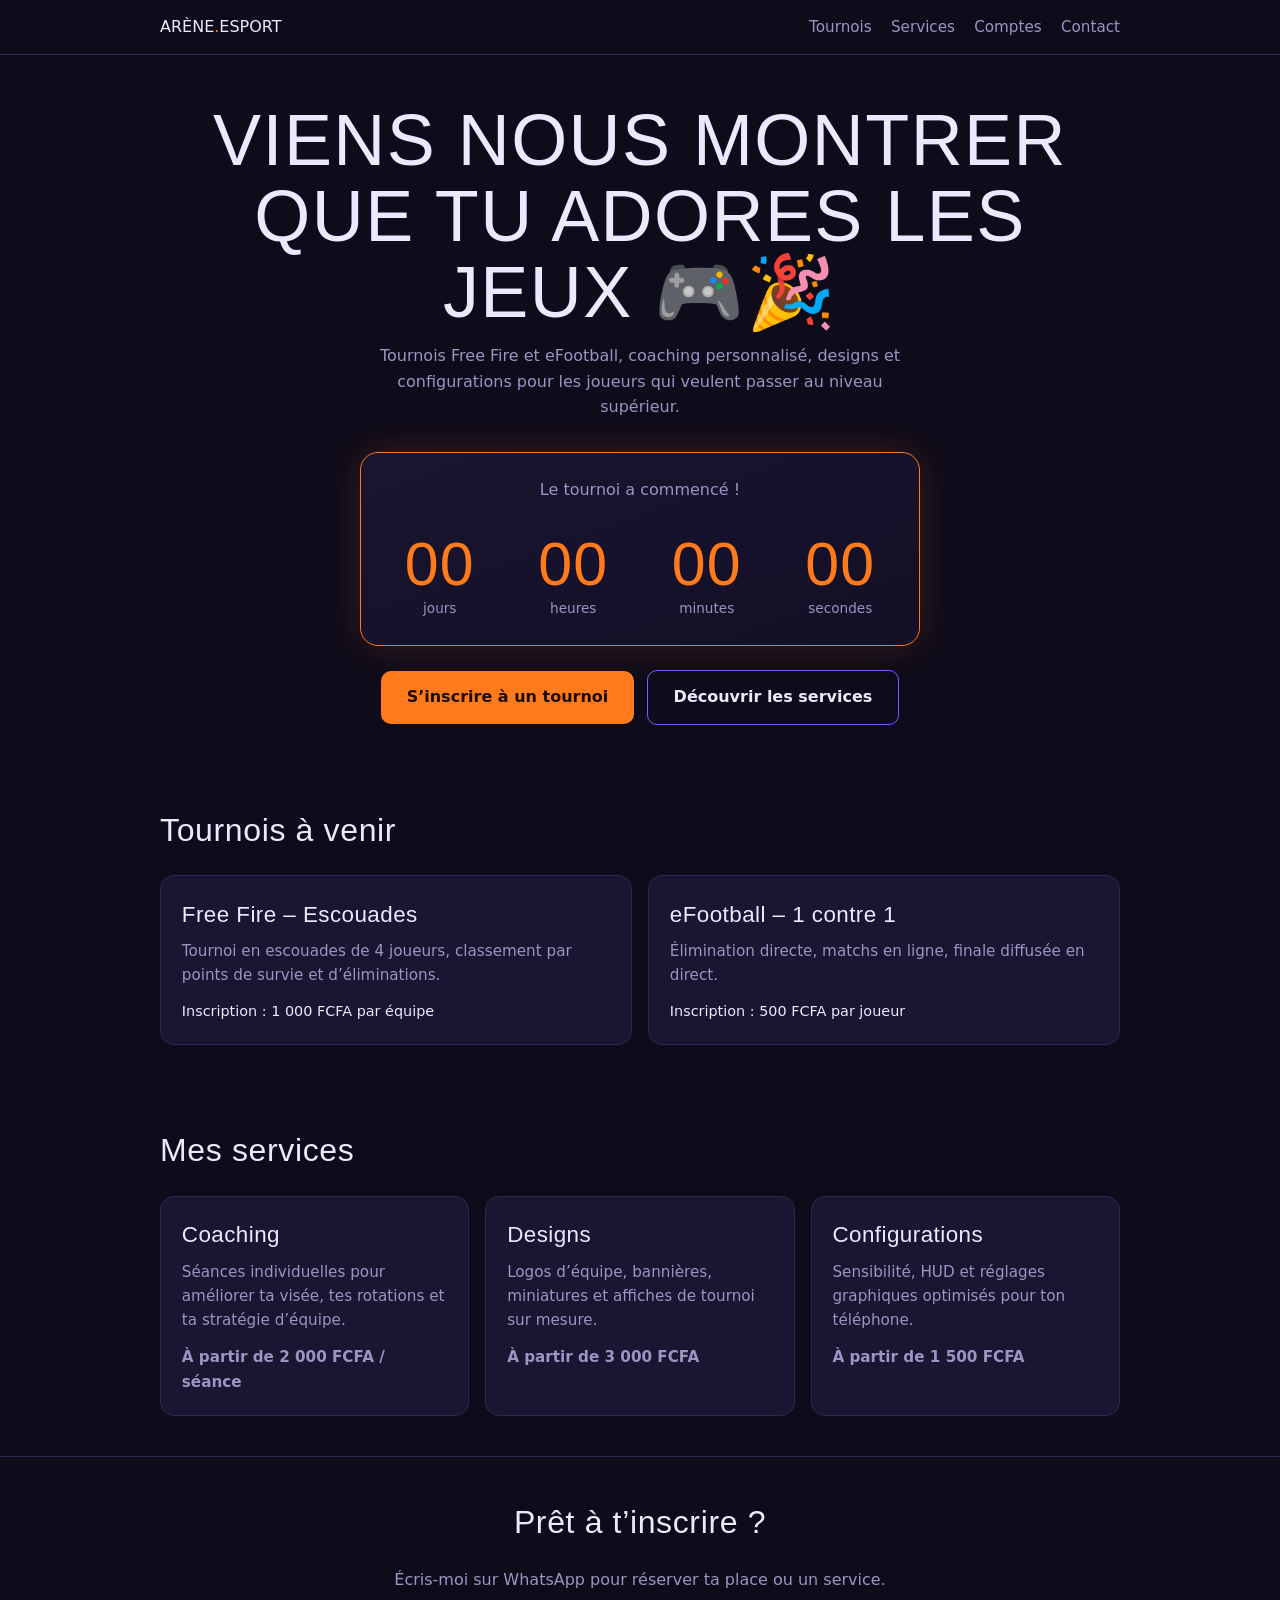
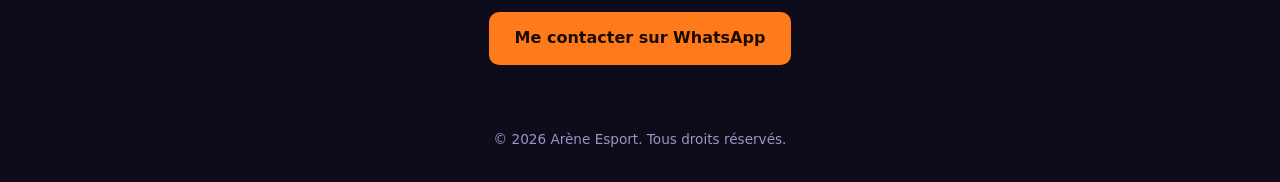
==== index.html @ 36faa7ac "Add files via upload" ====
<!DOCTYPE html>
<html lang="fr">
<head>
<meta charset="UTF-8">
<meta name="viewport" content="width=device-width, initial-scale=1">
<title>Arène Esport – Tournois Free Fire et eFootball</title>
<style>
  /* ===== 1. Variables : modifie les couleurs ici ===== */
  :root {
    --fond: #0e0b1a;
    --carte: #1a1530;
    --ligne: #2e2750;
    --texte: #ece8ff;
    --discret: #9b94c4;
    --accent: #ff7a1a;
    --accent-2: #7c5cff;
  }
  * { box-sizing: border-box; margin: 0; padding: 0; }
  html { scroll-behavior: smooth; }
  body {
    background: var(--fond);
    color: var(--texte);
    font-family: system-ui, -apple-system, "Segoe UI", Roboto, sans-serif;
    line-height: 1.6;
  }
  h1, h2, h3, .chiffre {
    font-family: "Impact", "Arial Narrow", "Roboto Condensed", sans-serif;
    letter-spacing: .02em;
    font-weight: 400;
  }
  a { color: inherit; text-decoration: none; }
  :focus-visible { outline: 3px solid var(--accent); outline-offset: 3px; }
  .conteneur { width: min(100% - 2rem, 960px); margin-inline: auto; }

  /* ===== 2. Barre de navigation ===== */
  header { border-bottom: 1px solid var(--ligne); }
  nav { display: flex; flex-wrap: wrap; justify-content: space-between; align-items: center; gap: 1rem; padding: .9rem 0; }
  ..logo { font-family: "Impact", sans-serif; font-size: 1.4rem; }
.logo img { vertical-align: middle; margin-right: .5rem; }
  .logo span { color: var(--accent); }
  nav ul { display: flex; gap: 1.2rem; list-style: none; font-size: .95rem; color: var(--discret); }
  nav a:hover { color: var(--texte); }

  /* ===== 3. Hero + compteur ===== */
  .hero { padding: 3rem 0 2.5rem; text-align: center; }
  .hero h1 { font-size: clamp(2.4rem, 9vw, 4.5rem); line-height: 1.05; margin-bottom: .8rem; }
  .hero p { color: var(--discret); max-width: 34rem; margin: 0 auto 2rem; }

  .compteur-boite {
    background: linear-gradient(160deg, var(--carte), #130f26);
    border: 1px solid var(--accent);
    border-radius: 18px;
    padding: 1.5rem 1rem;
    box-shadow: 0 0 40px rgba(255, 122, 26, .18);
    max-width: 560px;
    margin: 0 auto 1.5rem;
  }
  .compteur-titre { color: var(--discret); margin-bottom: 1rem; }
  .compteur { display: grid; grid-template-columns: repeat(4, 1fr); gap: .5rem; }
  .chiffre { display: block; font-size: clamp(2.2rem, 11vw, 3.8rem); color: var(--accent); line-height: 1; }
  .unite { font-size: .85rem; color: var(--discret); }

  .bouton {
    display: inline-block;
    background: var(--accent);
    color: #1a0d00;
    font-weight: 700;
    padding: .85rem 1.6rem;
    border-radius: 10px;
    transition: transform .15s;
  }
  .bouton:hover { transform: translateY(-2px); }
  .bouton.secondaire { background: transparent; color: var(--texte); border: 1px solid var(--accent-2); margin-left: .5rem; }

  /* ===== 4. Sections ===== */
  section { padding: 2.5rem 0; }
  section h2 { font-size: 2rem; margin-bottom: 1.2rem; }
  .grille { display: grid; gap: 1rem; grid-template-columns: repeat(auto-fit, minmax(240px, 1fr)); }
  .carte {
    background: var(--carte);
    border: 1px solid var(--ligne);
    border-radius: 14px;
    padding: 1.3rem;
  }
  .carte h3 { font-size: 1.4rem; margin-bottom: .4rem; }
  .carte p { color: var(--discret); font-size: .95rem; }
  .carte .detail { margin-top: .8rem; color: var(--texte); font-size: .9rem; }
  .prix { color: var(--accent); font-weight: 700; margin-top: .8rem; }

  /* ===== 5. Contact + pied de page ===== */
  .contact { text-align: center; border-top: 1px solid var(--ligne); }
  .contact p { color: var(--discret); margin-bottom: 1.2rem; }
  footer { text-align: center; color: var(--discret); font-size: .85rem; padding: 1.5rem 0 2rem; }

  @media (max-width: 520px) {
    nav ul { gap: .8rem; font-size: .85rem; }
    .bouton.secondaire { margin: .6rem 0 0; }
  }
  @media (prefers-reduced-motion: reduce) { * { transition: none !important; scroll-behavior: auto !important; } }
</style>
<link rel="icon" type="image/png" href="icon-192.png">
<link rel="manifest" href="manifest.json">
<meta name="theme-color" content="#0e0b1a">
<link rel="apple-touch-icon" href="icon-192.png">
</head>
<body>

<header>
  <nav class="conteneur">
    <a href="#haut" class="logo"> ARÈNE<span>.</span>ESPORT</a>
    <ul>
      <li><a href="#tournois">Tournois</a></li>
      <li><a href="services.html">Services</a></li>
      <li><a href="comptes.html">Comptes</a></li>
      <li><a href="#contact">Contact</a></li>
    </ul>
  </nav>
</header>

<main id="haut">
  <!-- HERO + COMPTEUR -->
  <div class="hero conteneur">
    <h1>VIENS NOUS MONTRER QUE TU ADORES LES JEUX 🎮🎉</h1>
    <p>Tournois Free Fire et eFootball, coaching personnalisé, designs et configurations pour les joueurs qui veulent passer au niveau supérieur.</p>

    <div class="compteur-boite">
      <p class="compteur-titre" id="nom-tournoi">Prochain tournoi Free Fire dans</p>
      <div class="compteur" role="timer" aria-live="off">
        <div><span class="chiffre" id="jours">00</span><span class="unite">jours</span></div>
        <div><span class="chiffre" id="heures">00</span><span class="unite">heures</span></div>
        <div><span class="chiffre" id="minutes">00</span><span class="unite">minutes</span></div>
        <div><span class="chiffre" id="secondes">00</span><span class="unite">secondes</span></div>
      </div>
    </div>

    <a href="inscription.html" class="bouton">S’inscrire à un tournoi</a>
    <a href="services.html" class="bouton secondaire">Découvrir les services</a>
  </div>

  <!-- TOURNOIS -->
  <section id="tournois" class="conteneur">
    <h2>Tournois à venir</h2>
    <div class="grille">
      <article class="carte">
        <h3>Free Fire – Escouades</h3>
        <p>Tournoi en escouades de 4 joueurs, classement par points de survie et d’éliminations.</p>
        <p class="detail">Inscription : 1 000 FCFA par équipe</p>
      </article>
      <article class="carte">
        <h3>eFootball – 1 contre 1</h3>
        <p>Élimination directe, matchs en ligne, finale diffusée en direct.</p>
        <p class="detail">Inscription : 500 FCFA par joueur</p>
      </article>
    </div>
  </section>

  <!-- SERVICES -->
  <section id="services" class="conteneur">
    <h2>Mes services</h2>
    <div class="grille">
      <article class="carte">
        <h3>Coaching</h3>
        <p>Séances individuelles pour améliorer ta visée, tes rotations et ta stratégie d’équipe.</p>
        <p class="prix">À partir de 2 000 FCFA / séance</p>
      </article>
      <article class="carte">
        <h3>Designs</h3>
        <p>Logos d’équipe, bannières, miniatures et affiches de tournoi sur mesure.</p>
        <p class="prix">À partir de 3 000 FCFA</p>
      </article>
      <article class="carte">
        <h3>Configurations</h3>
        <p>Sensibilité, HUD et réglages graphiques optimisés pour ton téléphone.</p>
        <p class="prix">À partir de 1 500 FCFA</p>
      </article>
    </div>
  </section>

  <!-- CONTACT -->
  <section id="contact" class="contact">
    <div class="conteneur">
      <h2>Prêt à t’inscrire ?</h2>
      <p>Écris-moi sur WhatsApp pour réserver ta place ou un service.</p>
      <!-- Remplace 225XXXXXXXXXX par ton numéro (indicatif + numéro, sans + ni espaces) -->
      <a class="bouton" href="https://wa.me/225XXXXXXXXXX">Me contacter sur WhatsApp</a>
    </div>
  </section>
</main>

<footer>© 2026 Arène Esport. Tous droits réservés.</footer>

<script>
  // ===== Réglages du compteur : modifie ces deux lignes =====
  const NOM_TOURNOI = "Prochain tournoi Free Fire dans";
  const DATE_TOURNOI = new Date("2026-12-05T18:00:00"); // AAAA-MM-JJ puis heure

  document.getElementById("nom-tournoi").textContent = NOM_TOURNOI;

  function deuxChiffres(n) { return String(n).padStart(2, "0"); }

  function majCompteur() {
    const reste = DATE_TOURNOI - new Date();
    if (reste <= 0) {
      document.getElementById("nom-tournoi").textContent = "Le tournoi a commencé !";
      ["jours", "heures", "minutes", "secondes"].forEach(id => {
        document.getElementById(id).textContent = "00";
      });
      return;
    }
    const s = Math.floor(reste / 1000);
    document.getElementById("jours").textContent = deuxChiffres(Math.floor(s / 86400));
    document.getElementById("heures").textContent = deuxChiffres(Math.floor((s % 86400) / 3600));
    document.getElementById("minutes").textContent = deuxChiffres(Math.floor((s % 3600) / 60));
    document.getElementById("secondes").textContent = deuxChiffres(s % 60);
  }

  majCompteur();
  setInterval(majCompteur, 1000);
</script>
<script src="pwa.js"></script>
</body>
</html>
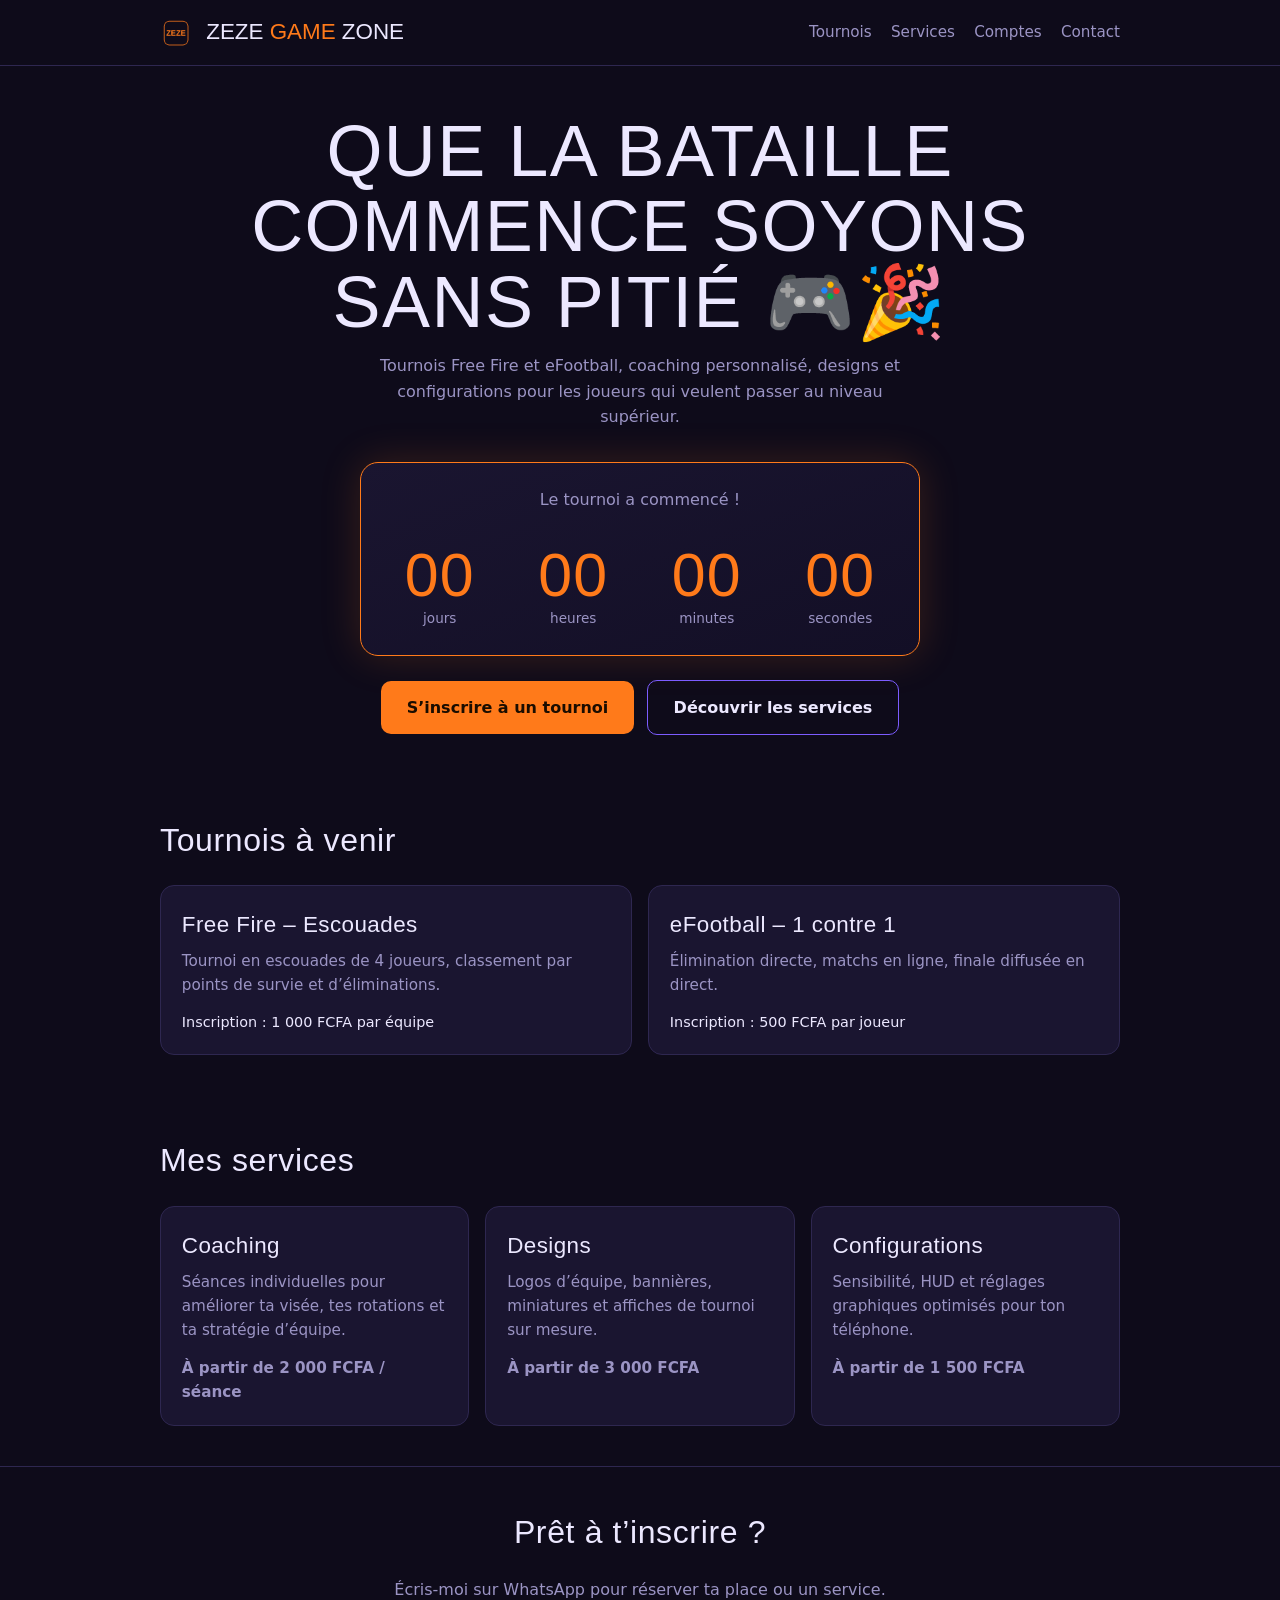
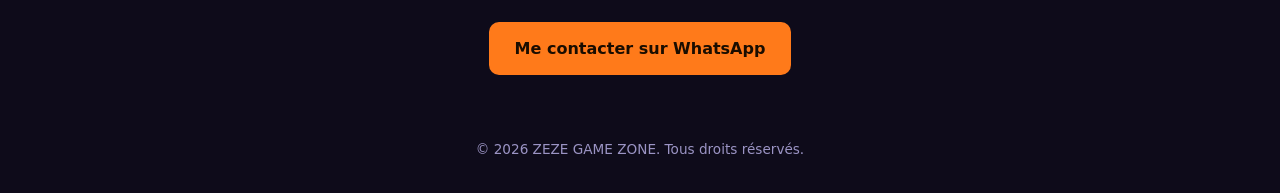
==== commit 0e237eaa: "Add files via upload" ====
--- a/index.html
+++ b/index.html
@@ -3,7 +3,7 @@
 <head>
 <meta charset="UTF-8">
 <meta name="viewport" content="width=device-width, initial-scale=1">
-<title>Arène Esport – Tournois Free Fire et eFootball</title>
+<title>ZEZE GAME ZONE – Tournois Free Fire et eFootball</title>
 <style>
   /* ===== 1. Variables : modifie les couleurs ici ===== */
   :root {
@@ -35,8 +35,8 @@
   /* ===== 2. Barre de navigation ===== */
   header { border-bottom: 1px solid var(--ligne); }
   nav { display: flex; flex-wrap: wrap; justify-content: space-between; align-items: center; gap: 1rem; padding: .9rem 0; }
-  ..logo { font-family: "Impact", sans-serif; font-size: 1.4rem; }
-.logo img { vertical-align: middle; margin-right: .5rem; }
+  .logo { font-family: "Impact", sans-serif; font-size: 1.4rem; }
+  .logo img { vertical-align: middle; margin-right: .5rem; }
   .logo span { color: var(--accent); }
   nav ul { display: flex; gap: 1.2rem; list-style: none; font-size: .95rem; color: var(--discret); }
   nav a:hover { color: var(--texte); }
@@ -107,7 +107,7 @@
 
 <header>
   <nav class="conteneur">
-    <a href="#haut" class="logo"> ARÈNE<span>.</span>ESPORT</a>
+    <a href="#haut" class="logo"><img src="icon-192.png" alt="" width="32" height="32"> ZEZE <span>GAME</span> ZONE</a>
     <ul>
       <li><a href="#tournois">Tournois</a></li>
       <li><a href="services.html">Services</a></li>
@@ -120,7 +120,7 @@
 <main id="haut">
   <!-- HERO + COMPTEUR -->
   <div class="hero conteneur">
-    <h1>VIENS NOUS MONTRER QUE TU ADORES LES JEUX 🎮🎉</h1>
+    <h1>QUE LA BATAILLE COMMENCE SOYONS SANS PITIÉ 🎮🎉</h1>
     <p>Tournois Free Fire et eFootball, coaching personnalisé, designs et configurations pour les joueurs qui veulent passer au niveau supérieur.</p>
 
     <div class="compteur-boite">
@@ -181,13 +181,13 @@
     <div class="conteneur">
       <h2>Prêt à t’inscrire ?</h2>
       <p>Écris-moi sur WhatsApp pour réserver ta place ou un service.</p>
-      <!-- Remplace 225XXXXXXXXXX par ton numéro (indicatif + numéro, sans + ni espaces) -->
-      <a class="bouton" href="https://wa.me/225XXXXXXXXXX">Me contacter sur WhatsApp</a>
+      <!-- Numéro WhatsApp : indicatif + numéro, sans + ni espaces -->
+      <a class="bouton" href="https://wa.me/2250171194065">Me contacter sur WhatsApp</a>
     </div>
   </section>
 </main>
 
-<footer>© 2026 Arène Esport. Tous droits réservés.</footer>
+<footer>© 2026 ZEZE GAME ZONE. Tous droits réservés.</footer>
 
 <script>
   // ===== Réglages du compteur : modifie ces deux lignes =====
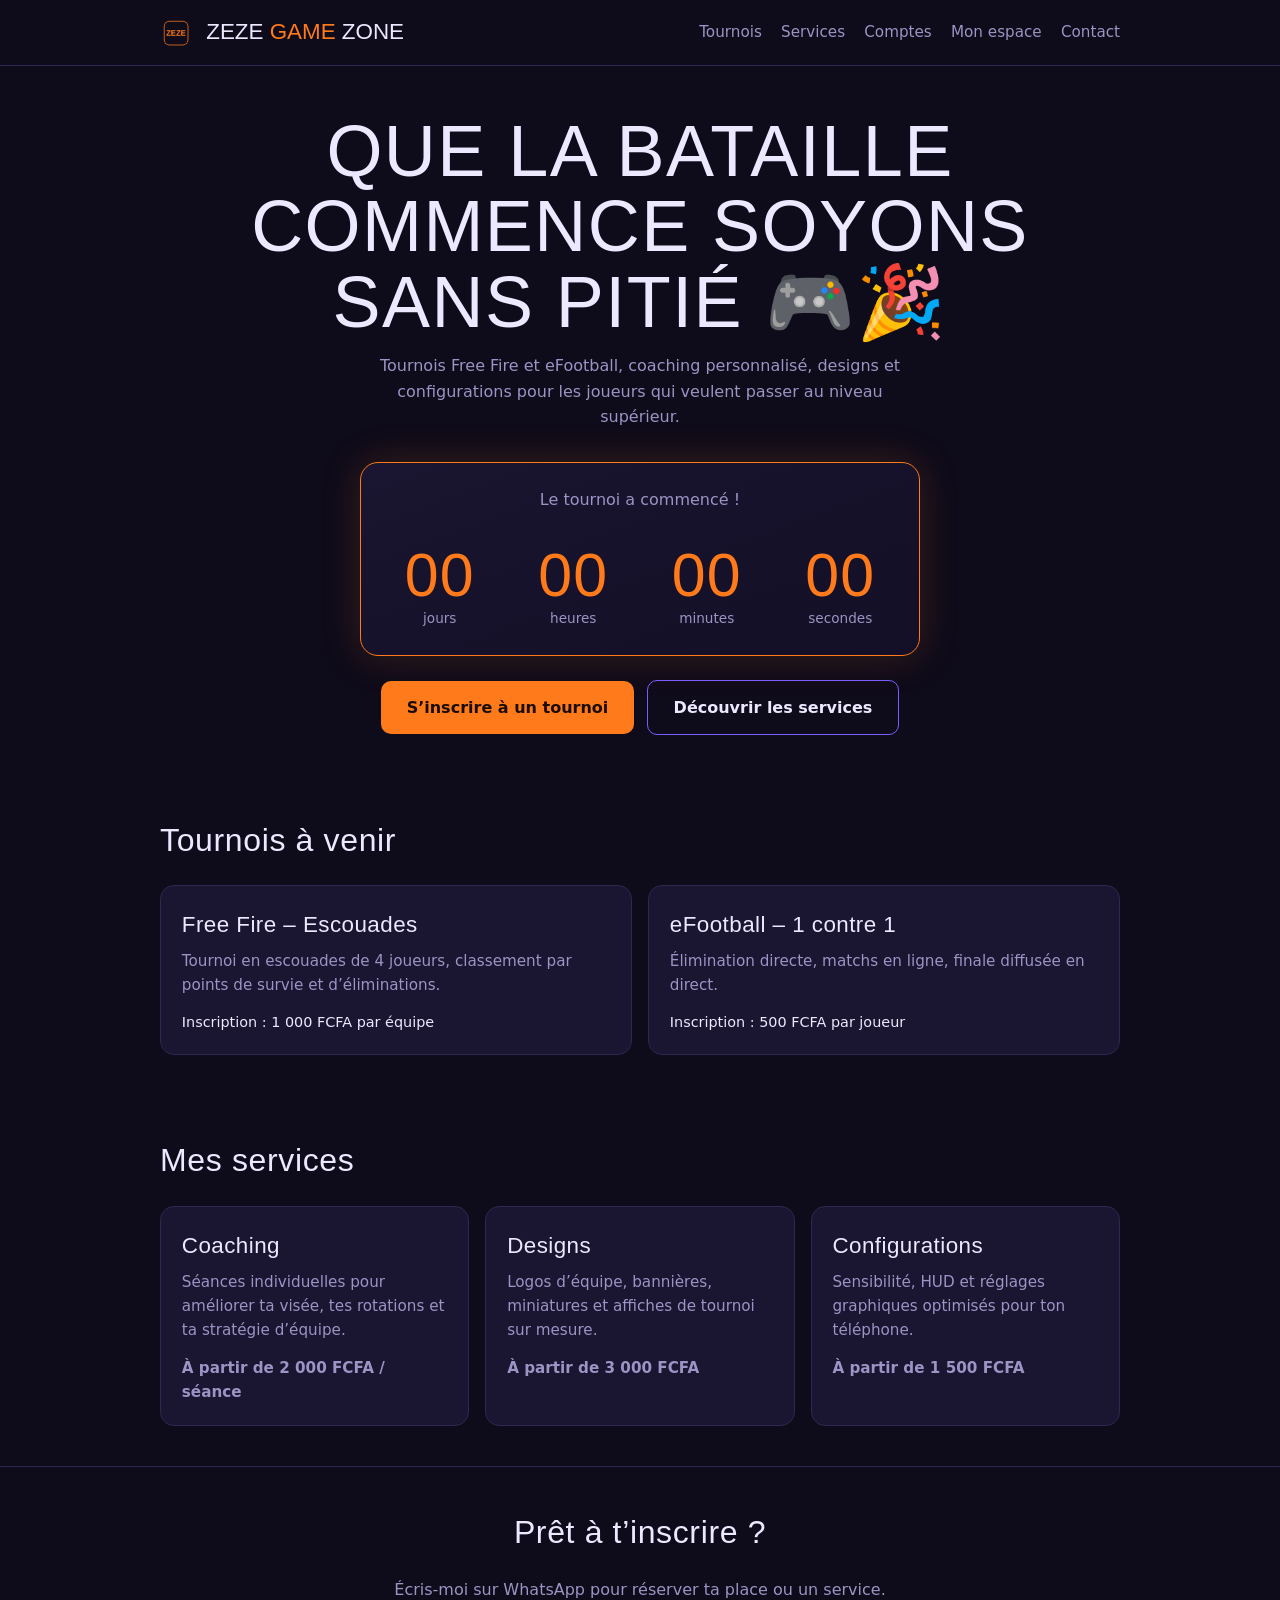
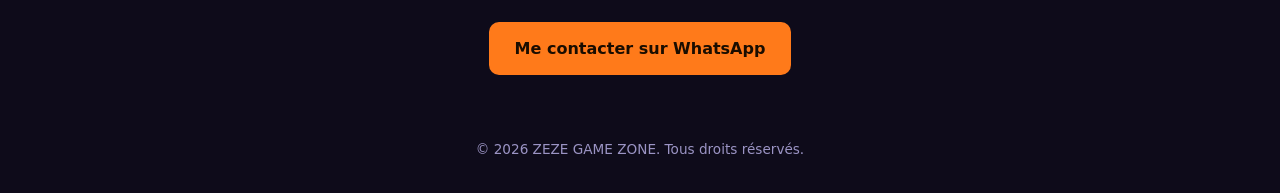
==== commit 1c900920: "Add files via upload" ====
--- a/index.html
+++ b/index.html
@@ -112,6 +112,7 @@
       <li><a href="#tournois">Tournois</a></li>
       <li><a href="services.html">Services</a></li>
       <li><a href="comptes.html">Comptes</a></li>
+      <li><a href="connexion.html">Mon espace</a></li>
       <li><a href="#contact">Contact</a></li>
     </ul>
   </nav>
